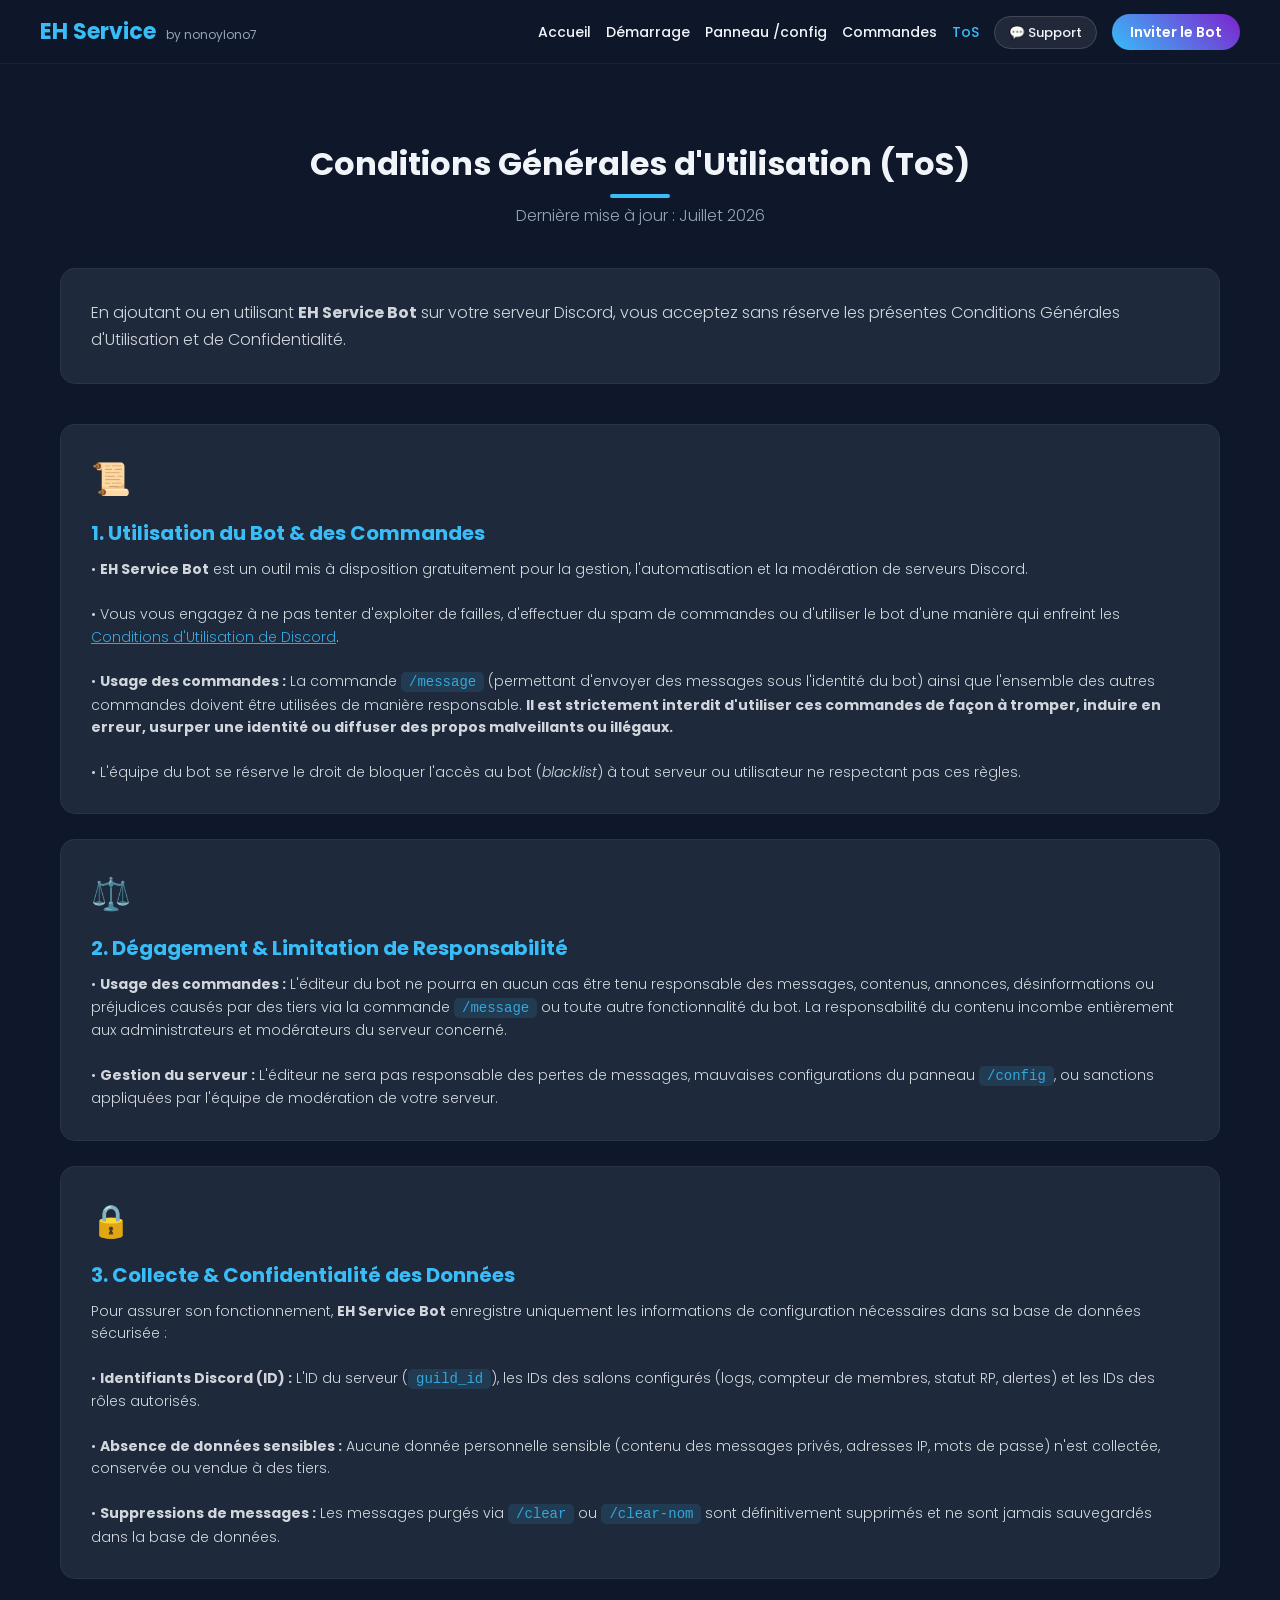
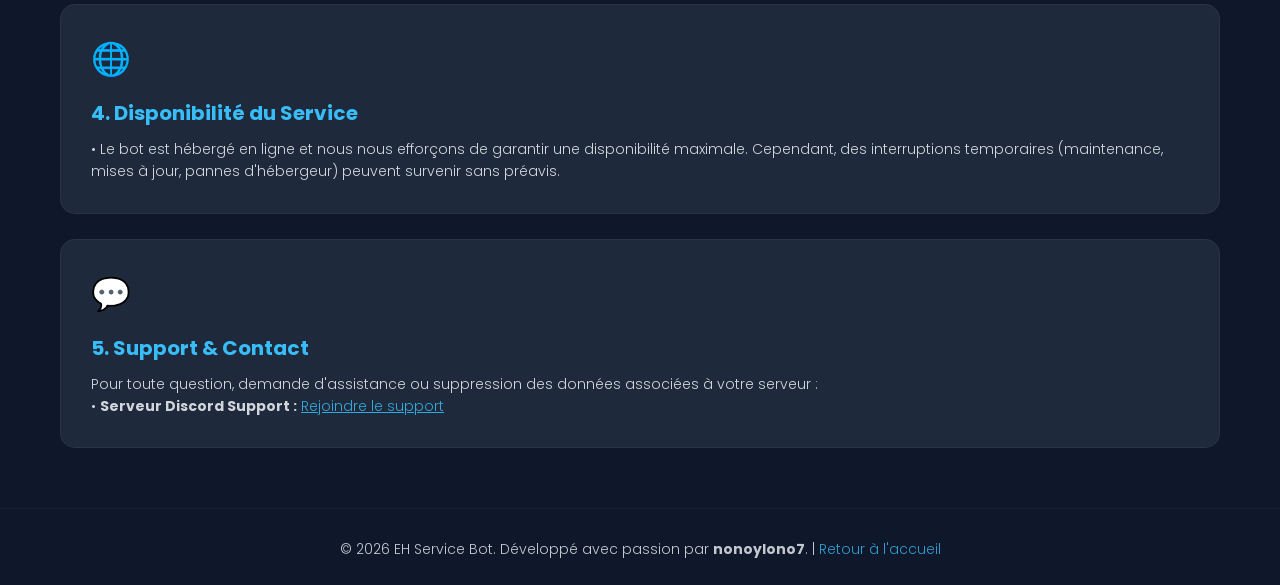
==== tos.html @ c31ddf81 "Add Terms of Service (ToS) page This file contains the Terms of Service (ToS) for the EH Service Bot" ====
<!DOCTYPE html>
<html lang="fr">
<head>
    <meta charset="UTF-8">
    <meta name="viewport" content="width=device-width, initial-scale=1.0">
    <title>Conditions d'Utilisation (ToS) | EH Service Bot</title>
    <link rel="stylesheet" href="style.css">
    <link href="https://fonts.googleapis.com/css2?family=Poppins:wght@300;400;600;700&display=swap" rel="stylesheet">
</head>
<body>

    <div class="area">
        <ul class="circles">
            <li></li><li></li><li></li><li></li><li></li>
            <li></li><li></li><li></li><li></li><li></li>
        </ul>
    </div>

    <header>
        <nav>
            <div class="logo">EH Service <span class="author-tag">by nonoylono7</span></div>
            <ul>
                <li><a href="index.html">Accueil</a></li>
                <li><a href="index.html#demarrer">Démarrage</a></li>
                <li><a href="index.html#config-details">Panneau /config</a></li>
                <li><a href="index.html#commandes">Commandes</a></li>
                <li><a href="tos.html" class="active">ToS</a></li>
                <li><a href="https://discord.gg/Er6xKN7zth" target="_blank" class="btn-support">💬 Support</a></li>
                <li><a href="https://discord.com/oauth2/authorize?client_id=1525150043508707328&permissions=8&integration_type=0&scope=applications.commands+bot" target="_blank" class="btn-invite">Inviter le Bot</a></li>
            </ul>
        </nav>
    </header>

    <section class="guide-section" style="padding-top: 140px;">
        <h2 class="section-title">Conditions Générales d'Utilisation (ToS)</h2>
        <p class="section-subtitle">Dernière mise à jour : Juillet 2026</p>

        <div class="about-card scroll-animate animate-in">
            <p>
                En ajoutant ou en utilisant <strong>EH Service Bot</strong> sur votre serveur Discord, vous acceptez sans réserve les présentes Conditions Générales d'Utilisation et de Confidentialité.
            </p>
        </div>

        <div class="config-grid" style="grid-template-columns: 1fr;">
            
            <div class="config-card scroll-animate animate-in">
                <div class="config-icon">📜</div>
                <h3>1. Utilisation du Bot & des Commandes</h3>
                <p>
                    • <strong>EH Service Bot</strong> est un outil mis à disposition gratuitement pour la gestion, l'automatisation et la modération de serveurs Discord.<br><br>
                    • Vous vous engagez à ne pas tenter d'exploiter de failles, d'effectuer du spam de commandes ou d'utiliser le bot d'une manière qui enfreint les <a href="https://discord.com/terms" target="_blank" style="color: var(--primary-color); text-decoration: underline;">Conditions d'Utilisation de Discord</a>.<br><br>
                    • <strong>Usage des commandes :</strong> La commande <code>/message</code> (permettant d'envoyer des messages sous l'identité du bot) ainsi que l'ensemble des autres commandes doivent être utilisées de manière responsable. <strong>Il est strictement interdit d'utiliser ces commandes de façon à tromper, induire en erreur, usurper une identité ou diffuser des propos malveillants ou illégaux.</strong><br><br>
                    • L'équipe du bot se réserve le droit de bloquer l'accès au bot (<em>blacklist</em>) à tout serveur ou utilisateur ne respectant pas ces règles.
                </p>
            </div>

            <div class="config-card scroll-animate animate-in">
                <div class="config-icon">⚖️</div>
                <h3>2. Dégagement & Limitation de Responsabilité</h3>
                <p>
                    • <strong>Usage des commandes :</strong> L'éditeur du bot ne pourra en aucun cas être tenu responsable des messages, contenus, annonces, désinformations ou préjudices causés par des tiers via la commande <code>/message</code> ou toute autre fonctionnalité du bot. La responsabilité du contenu incombe entièrement aux administrateurs et modérateurs du serveur concerné.<br><br>
                    • <strong>Gestion du serveur :</strong> L'éditeur ne sera pas responsable des pertes de messages, mauvaises configurations du panneau <code>/config</code>, ou sanctions appliquées par l'équipe de modération de votre serveur.
                </p>
            </div>

            <div class="config-card scroll-animate animate-in">
                <div class="config-icon">🔒</div>
                <h3>3. Collecte & Confidentialité des Données</h3>
                <p>
                    Pour assurer son fonctionnement, <strong>EH Service Bot</strong> enregistre uniquement les informations de configuration nécessaires dans sa base de données sécurisée :<br><br>
                    • <strong>Identifiants Discord (ID) :</strong> L'ID du serveur (<code>guild_id</code>), les IDs des salons configurés (logs, compteur de membres, statut RP, alertes) et les IDs des rôles autorisés.<br><br>
                    • <strong>Absence de données sensibles :</strong> Aucune donnée personnelle sensible (contenu des messages privés, adresses IP, mots de passe) n'est collectée, conservée ou vendue à des tiers.<br><br>
                    • <strong>Suppressions de messages :</strong> Les messages purgés via <code>/clear</code> ou <code>/clear-nom</code> sont définitivement supprimés et ne sont jamais sauvegardés dans la base de données.
                </p>
            </div>

            <div class="config-card scroll-animate animate-in">
                <div class="config-icon">🌐</div>
                <h3>4. Disponibilité du Service</h3>
                <p>
                    • Le bot est hébergé en ligne et nous nous efforçons de garantir une disponibilité maximale. Cependant, des interruptions temporaires (maintenance, mises à jour, pannes d'hébergeur) peuvent survenir sans préavis.
                </p>
            </div>

            <div class="config-card scroll-animate animate-in">
                <div class="config-icon">💬</div>
                <h3>5. Support & Contact</h3>
                <p>
                    Pour toute question, demande d'assistance ou suppression des données associées à votre serveur :<br>
                    • <strong>Serveur Discord Support :</strong> <a href="https://discord.gg/Er6xKN7zth" target="_blank" style="color: var(--primary-color); text-decoration: underline;">Rejoindre le support</a>
                </p>
            </div>

        </div>
    </section>

    <footer>
        <p>&copy; 2026 EH Service Bot. Développé avec passion par <strong>nonoylono7</strong>. | <a href="index.html" style="color: var(--primary-color);">Retour à l'accueil</a></p>
    </footer>

</body>
</html>
---- style.css ----
/* --- Variables & Reset --- */
:root {
    --bg-color: #0f172a;
    --text-color: #f1f5f9;
    --primary-color: #38bdf8;
    --secondary-color: #7e22ce;
    --card-bg: #1e293b;
    --card-hover: #334155;
    --font-main: 'Poppins', sans-serif;
}

* {
    margin: 0;
    padding: 0;
    box-sizing: border-box;
}

html {
    scroll-behavior: smooth;
    font-family: var(--font-main);
    background-color: var(--bg-color);
    color: var(--text-color);
    overflow-x: hidden;
}

ul { list-style: none; }
a { text-decoration: none; color: inherit; transition: 0.3s; }

code {
    background: rgba(56, 189, 248, 0.15);
    color: var(--primary-color);
    padding: 2px 8px;
    border-radius: 5px;
    font-family: monospace;
}

/* --- Fond Animé --- */
.area {
    position: fixed;
    top: 0; left: 0;
    width: 100%; height: 100%;
    z-index: -1;
}

.circles {
    position: absolute;
    top: 0; left: 0;
    width: 100%; height: 100%;
    overflow: hidden;
}

.circles li {
    position: absolute;
    display: block;
    list-style: none;
    width: 20px; height: 20px;
    background: rgba(255, 255, 255, 0.05);
    animation: animate 25s linear infinite;
    bottom: -150px;
}

.circles li:nth-child(1){ left: 25%; width: 80px; height: 80px; animation-delay: 0s; }
.circles li:nth-child(2){ left: 10%; width: 20px; height: 20px; animation-delay: 2s; animation-duration: 12s; }
.circles li:nth-child(3){ left: 70%; width: 20px; height: 20px; animation-delay: 4s; }
.circles li:nth-child(4){ left: 40%; width: 60px; height: 60px; animation-delay: 0s; animation-duration: 18s; }
.circles li:nth-child(5){ left: 65%; width: 20px; height: 20px; animation-delay: 0s; }
.circles li:nth-child(6){ left: 75%; width: 110px; height: 110px; animation-delay: 3s; }
.circles li:nth-child(7){ left: 35%; width: 150px; height: 150px; animation-delay: 7s; }
.circles li:nth-child(8){ left: 50%; width: 25px; height: 25px; animation-delay: 15s; animation-duration: 45s; }
.circles li:nth-child(9){ left: 20%; width: 15px; height: 15px; animation-delay: 2s; animation-duration: 35s; }
.circles li:nth-child(10){ left: 85%; width: 150px; height: 150px; animation-delay: 0s; animation-duration: 11s; }

@keyframes animate {
    0%{ transform: translateY(0) rotate(0deg); opacity: 1; border-radius: 0; }
    100%{ transform: translateY(-1000px) rotate(720deg); opacity: 0; border-radius: 50%; }
}

/* --- En-tête (Navbar) --- */
header {
    position: fixed;
    top: 0; left: 0;
    width: 100%;
    padding: 15px 30px;
    background: rgba(15, 23, 42, 0.95);
    backdrop-filter: blur(10px);
    z-index: 100;
    border-bottom: 1px solid rgba(255, 255, 255, 0.05);
}

nav {
    display: flex;
    justify-content: space-between;
    align-items: center;
    max-width: 1200px;
    margin: 0 auto;
}

.logo {
    font-size: 22px;
    font-weight: 700;
    color: var(--primary-color);
}

.author-tag {
    font-size: 12px;
    color: #94a3b8;
    font-weight: 400;
    margin-left: 5px;
}

nav ul {
    display: flex;
    gap: 15px;
    align-items: center;
}

nav ul a {
    font-size: 14px;
    font-weight: 500;
}

nav ul a:hover, nav ul a.active {
    color: var(--primary-color);
}

.btn-support {
    padding: 6px 14px;
    background: rgba(255, 255, 255, 0.08);
    border: 1px solid rgba(255, 255, 255, 0.15);
    border-radius: 50px;
    font-size: 13px !important;
}

.btn-support:hover {
    background: rgba(255, 255, 255, 0.2);
}

.btn-invite {
    padding: 8px 18px;
    background: linear-gradient(45deg, var(--primary-color), var(--secondary-color));
    border-radius: 50px;
    font-weight: 600;
    color: white !important;
}

.btn-invite:hover {
    transform: scale(1.05);
    box-shadow: 0 0 15px rgba(56, 189, 248, 0.5);
}

/* --- Section Héro & Version Badge --- */
.hero {
    min-height: 80vh;
    display: flex;
    justify-content: center;
    align-items: center;
    text-align: center;
    padding: 130px 20px 60px 20px;
}

.version-badge {
    display: inline-flex;
    align-items: center;
    gap: 10px;
    background: rgba(30, 41, 59, 0.8);
    border: 1px solid rgba(56, 189, 248, 0.3);
    padding: 6px 16px;
    border-radius: 50px;
    margin-bottom: 25px;
    font-size: 13px;
}

.v-tag {
    color: var(--primary-color);
    font-weight: 600;
}

.v-date {
    color: #94a3b8;
    border-left: 1px solid rgba(255, 255, 255, 0.1);
    padding-left: 10px;
}

.hero-content h1 {
    font-size: 42px;
    font-weight: 700;
    line-height: 1.2;
    margin-bottom: 20px;
}

.highlight {
    background: linear-gradient(45deg, var(--primary-color), var(--secondary-color));
    -webkit-background-clip: text;
    -webkit-text-fill-color: transparent;
}

.hero-content p {
    font-size: 18px;
    font-weight: 300;
    max-width: 650px;
    margin: 0 auto 30px auto;
    opacity: 0.85;
}

.hero-buttons {
    display: flex;
    gap: 15px;
    justify-content: center;
    flex-wrap: wrap;
}

.btn-main {
    padding: 12px 30px;
    background: linear-gradient(45deg, var(--secondary-color), var(--primary-color));
    border-radius: 50px;
    font-weight: 600;
    font-size: 16px;
    color: white;
}

.btn-main:hover {
    box-shadow: 0 0 20px rgba(126, 34, 206, 0.6);
    transform: translateY(-2px);
}

.btn-secondary {
    padding: 12px 30px;
    background: rgba(255, 255, 255, 0.05);
    border: 1px solid rgba(255, 255, 255, 0.1);
    border-radius: 50px;
    font-weight: 600;
    font-size: 16px;
    color: white;
}

.btn-secondary:hover {
    background: rgba(255, 255, 255, 0.15);
    transform: translateY(-2px);
}

/* --- Section Guide --- */
.guide-section {
    padding: 60px 20px;
    max-width: 1200px;
    margin: 0 auto;
}

.about-card {
    background: var(--card-bg);
    padding: 30px;
    border-radius: 15px;
    border: 1px solid rgba(255, 255, 255, 0.05);
    margin-bottom: 40px;
}

.about-card h3 {
    font-size: 22px;
    color: var(--primary-color);
    margin-bottom: 15px;
}

.about-card p {
    line-height: 1.7;
    opacity: 0.85;
    font-weight: 300;
}

.steps-grid {
    display: grid;
    grid-template-columns: repeat(auto-fit, minmax(240px, 1fr));
    gap: 20px;
}

.step-card {
    background: var(--card-bg);
    padding: 25px;
    border-radius: 15px;
    border: 1px solid rgba(255, 255, 255, 0.05);
    transition: 0.3s;
}

.step-card:hover {
    transform: translateY(-5px);
    border-color: rgba(56, 189, 248, 0.3);
}

.step-number {
    width: 40px; height: 40px;
    background: linear-gradient(45deg, var(--primary-color), var(--secondary-color));
    border-radius: 50%;
    display: flex;
    justify-content: center;
    align-items: center;
    font-weight: 700;
    margin-bottom: 15px;
}

.step-card h4 { font-size: 18px; margin-bottom: 10px; }
.step-card p { font-size: 14px; opacity: 0.8; line-height: 1.5; font-weight: 300; }

/* --- Section Configuration Details --- */
.section-subtitle {
    text-align: center;
    color: #94a3b8;
    margin-top: -35px;
    margin-bottom: 40px;
    font-weight: 300;
}

.config-grid {
    display: grid;
    grid-template-columns: repeat(auto-fit, minmax(280px, 1fr));
    gap: 25px;
}

.config-card {
    background: var(--card-bg);
    padding: 30px;
    border-radius: 15px;
    border: 1px solid rgba(255, 255, 255, 0.05);
    transition: 0.3s;
}

.config-card:hover {
    transform: translateY(-5px);
    border-color: rgba(56, 189, 248, 0.4);
    box-shadow: 0 10px 20px rgba(0, 0, 0, 0.2);
}

.config-icon {
    font-size: 32px;
    margin-bottom: 15px;
}

.config-card h3 {
    font-size: 20px;
    margin-bottom: 10px;
    color: var(--primary-color);
}

.config-card p {
    font-size: 14px;
    line-height: 1.6;
    opacity: 0.85;
    font-weight: 300;
}

/* --- Section Commandes --- */
.commands {
    padding: 60px 20px 100px 20px;
    max-width: 1200px;
    margin: 0 auto;
}

.section-title {
    text-align: center;
    font-size: 32px;
    font-weight: 700;
    margin-bottom: 50px;
    position: relative;
}

.section-title::after {
    content: '';
    position: absolute;
    bottom: -10px; left: 50%;
    transform: translateX(-50%);
    width: 60px; height: 4px;
    background: var(--primary-color);
    border-radius: 2px;
}

.commands-grid {
    display: grid;
    grid-template-columns: repeat(auto-fill, minmax(320px, 1fr));
    gap: 25px;
}

.command-card {
    background-color: var(--card-bg);
    padding: 25px;
    border-radius: 15px;
    border: 1px solid rgba(255, 255, 255, 0.05);
    transition: 0.3s;
    display: flex;
    flex-direction: column;
    justify-content: space-between;
}

.command-card:hover {
    background-color: var(--card-hover);
    transform: translateY(-5px);
    border-color: rgba(56, 189, 248, 0.3);
}

.command-header {
    display: flex;
    align-items: flex-start;
    flex-wrap: wrap;
    margin-bottom: 12px;
}

.command-slash {
    color: var(--primary-color);
    font-weight: 700;
    font-size: 20px;
    margin-right: 2px;
}

.command-header h3 { font-size: 18px; font-weight: 600; line-height: 1.3; }
.arg { color: #94a3b8; font-weight: 400; font-size: 13px; }

.command-card p {
    font-weight: 300;
    font-size: 14px;
    opacity: 0.8;
    line-height: 1.6;
    margin-bottom: 20px;
}

.command-footer {
    margin-top: auto;
}

.perm {
    font-size: 11px;
    font-weight: 600;
    padding: 4px 10px;
    border-radius: 50px;
    text-transform: uppercase;
    display: inline-block;
}

.perm-all { background-color: rgba(56, 189, 248, 0.15); color: var(--primary-color); }
.perm-mod { background-color: rgba(126, 34, 206, 0.15); color: #c084fc; }
.perm-admin { background-color: rgba(239, 68, 68, 0.15); color: #ef4444; }

/* --- Pied de page --- */
footer {
    text-align: center;
    padding: 30px;
    border-top: 1px solid rgba(255, 255, 255, 0.05);
    opacity: 0.8;
    font-weight: 300;
    font-size: 14px;
}

/* --- Animations --- */
.animate-pop-in {
    opacity: 0;
    transform: translateY(20px);
    animation: popIn 0.8s ease forwards;
}

.delay-1 { animation-delay: 0.2s; }
.delay-2 { animation-delay: 0.4s; }

@keyframes popIn {
    to { opacity: 1; transform: translateY(0); }
}

.scroll-animate {
    opacity: 0;
    transform: translateY(20px);
    transition: 0.6s ease;
}

.scroll-animate.animate-in {
    opacity: 1;
    transform: translateY(0);
}

/* --- Responsive Mobile --- */
@media (max-width: 768px) {
    header { padding: 12px 15px; }
    nav { flex-direction: column; gap: 12px; }
    nav ul { gap: 10px; flex-wrap: wrap; justify-content: center; }
    nav ul a { font-size: 12px; }
    .hero { padding-top: 180px; }
    .hero-content h1 { font-size: 28px; }
    .hero-content p { font-size: 15px; }
    .version-badge { font-size: 11px; padding: 4px 12px; }
}
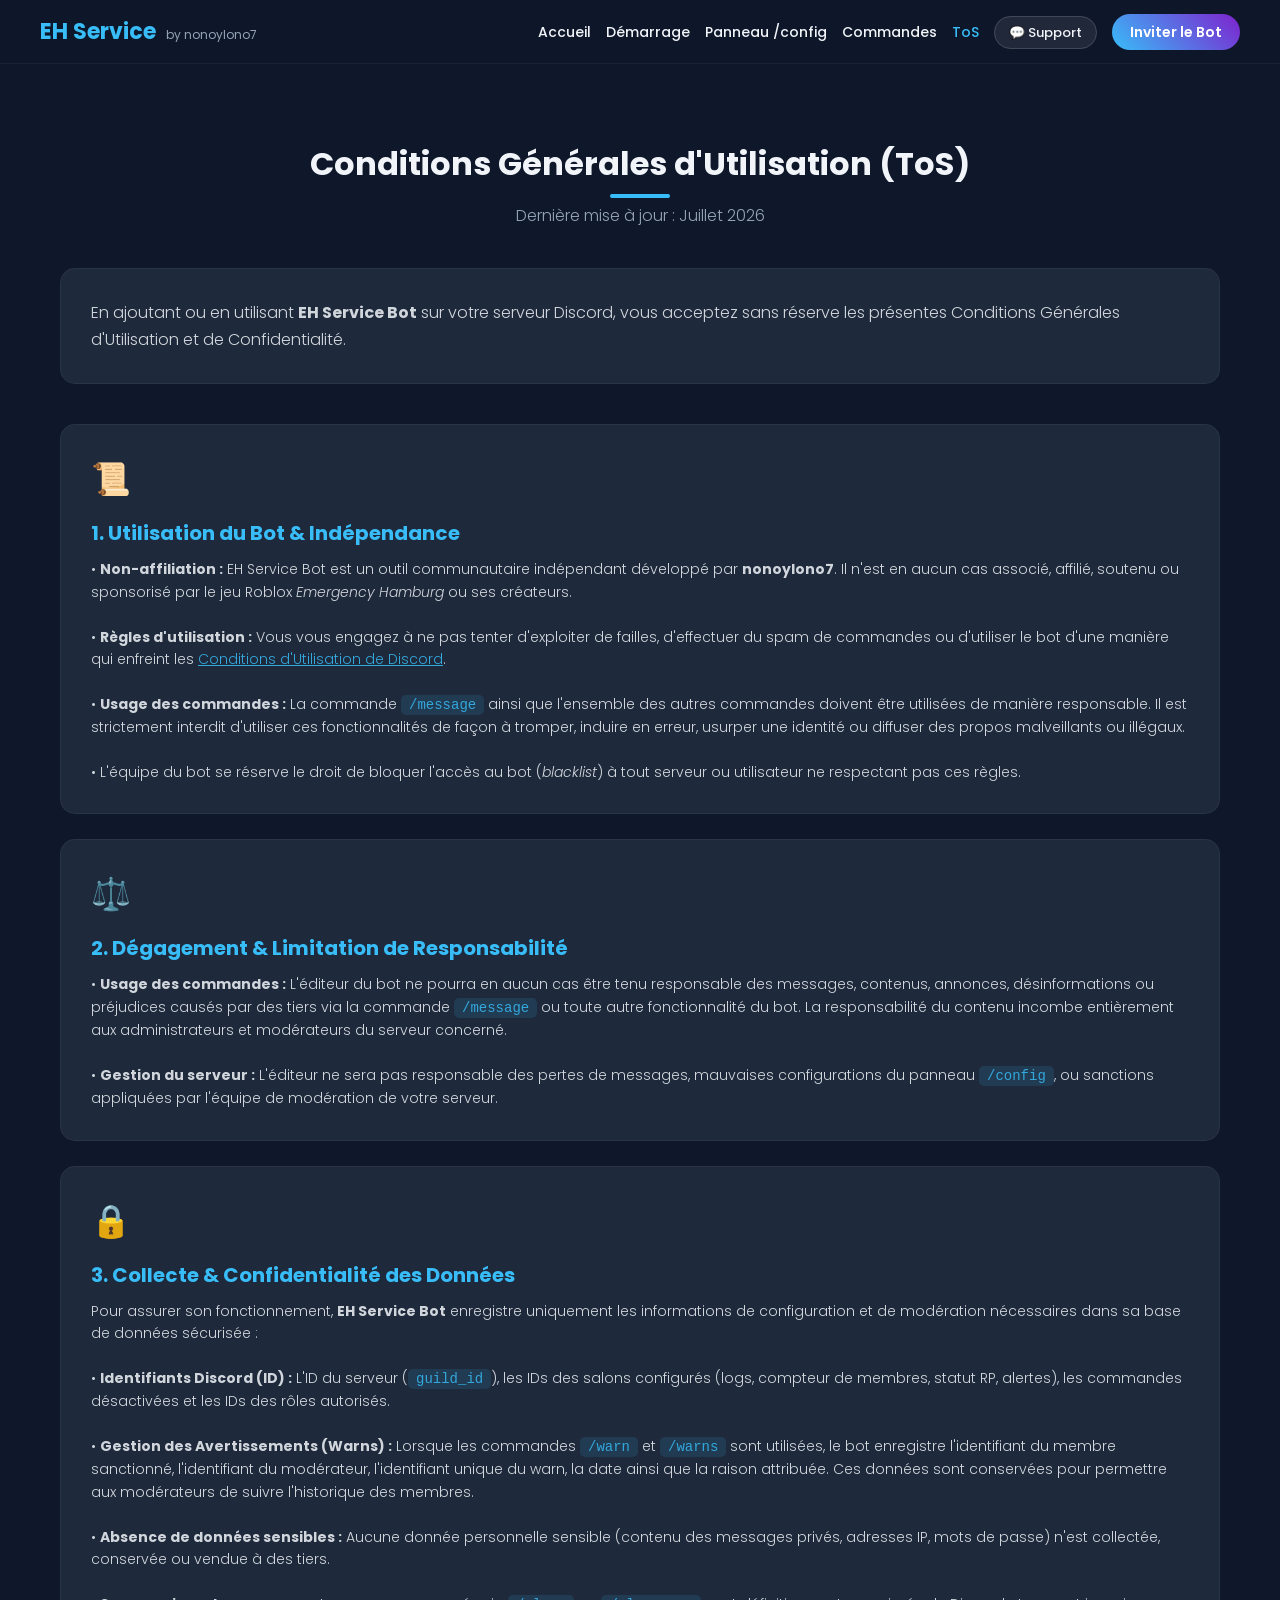
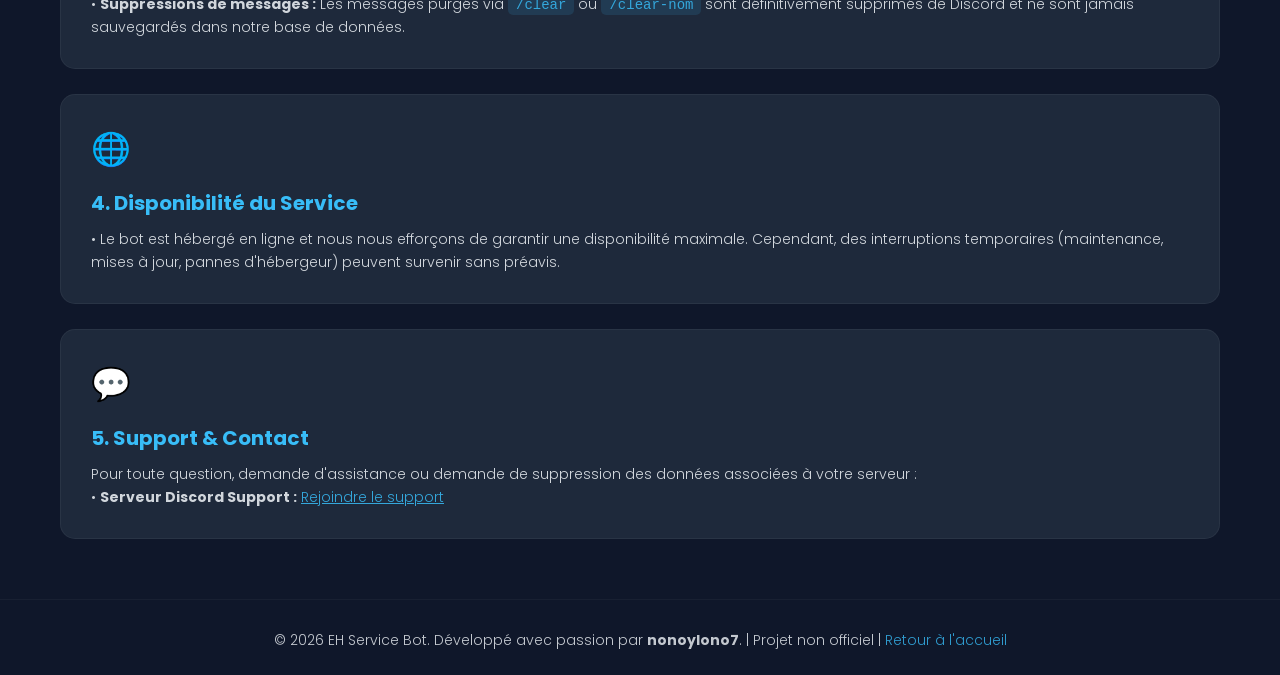
==== commit 1650fcd7: "Revise Terms of Service content for clarity Updated section titles and descriptions for clarity and " ====
--- a/tos.html
+++ b/tos.html
@@ -45,11 +45,11 @@
             
             <div class="config-card scroll-animate animate-in">
                 <div class="config-icon">📜</div>
-                <h3>1. Utilisation du Bot & des Commandes</h3>
+                <h3>1. Utilisation du Bot & Indépendance</h3>
                 <p>
-                    • <strong>EH Service Bot</strong> est un outil mis à disposition gratuitement pour la gestion, l'automatisation et la modération de serveurs Discord.<br><br>
-                    • Vous vous engagez à ne pas tenter d'exploiter de failles, d'effectuer du spam de commandes ou d'utiliser le bot d'une manière qui enfreint les <a href="https://discord.com/terms" target="_blank" style="color: var(--primary-color); text-decoration: underline;">Conditions d'Utilisation de Discord</a>.<br><br>
-                    • <strong>Usage des commandes :</strong> La commande <code>/message</code> (permettant d'envoyer des messages sous l'identité du bot) ainsi que l'ensemble des autres commandes doivent être utilisées de manière responsable. <strong>Il est strictement interdit d'utiliser ces commandes de façon à tromper, induire en erreur, usurper une identité ou diffuser des propos malveillants ou illégaux.</strong><br><br>
+                    • <strong>Non-affiliation :</strong> EH Service Bot est un outil communautaire indépendant développé par <strong>nonoylono7</strong>. Il n'est en aucun cas associé, affilié, soutenu ou sponsorisé par le jeu Roblox <em>Emergency Hamburg</em> ou ses créateurs.<br><br>
+                    • <strong>Règles d'utilisation :</strong> Vous vous engagez à ne pas tenter d'exploiter de failles, d'effectuer du spam de commandes ou d'utiliser le bot d'une manière qui enfreint les <a href="https://discord.com/terms" target="_blank" style="color: var(--primary-color); text-decoration: underline;">Conditions d'Utilisation de Discord</a>.<br><br>
+                    • <strong>Usage des commandes :</strong> La commande <code>/message</code> ainsi que l'ensemble des autres commandes doivent être utilisées de manière responsable. Il est strictement interdit d'utiliser ces fonctionnalités de façon à tromper, induire en erreur, usurper une identité ou diffuser des propos malveillants ou illégaux.<br><br>
                     • L'équipe du bot se réserve le droit de bloquer l'accès au bot (<em>blacklist</em>) à tout serveur ou utilisateur ne respectant pas ces règles.
                 </p>
             </div>
@@ -67,10 +67,11 @@
                 <div class="config-icon">🔒</div>
                 <h3>3. Collecte & Confidentialité des Données</h3>
                 <p>
-                    Pour assurer son fonctionnement, <strong>EH Service Bot</strong> enregistre uniquement les informations de configuration nécessaires dans sa base de données sécurisée :<br><br>
-                    • <strong>Identifiants Discord (ID) :</strong> L'ID du serveur (<code>guild_id</code>), les IDs des salons configurés (logs, compteur de membres, statut RP, alertes) et les IDs des rôles autorisés.<br><br>
+                    Pour assurer son fonctionnement, <strong>EH Service Bot</strong> enregistre uniquement les informations de configuration et de modération nécessaires dans sa base de données sécurisée :<br><br>
+                    • <strong>Identifiants Discord (ID) :</strong> L'ID du serveur (<code>guild_id</code>), les IDs des salons configurés (logs, compteur de membres, statut RP, alertes), les commandes désactivées et les IDs des rôles autorisés.<br><br>
+                    • <strong>Gestion des Avertissements (Warns) :</strong> Lorsque les commandes <code>/warn</code> et <code>/warns</code> sont utilisées, le bot enregistre l'identifiant du membre sanctionné, l'identifiant du modérateur, l'identifiant unique du warn, la date ainsi que la raison attribuée. Ces données sont conservées pour permettre aux modérateurs de suivre l'historique des membres.<br><br>
                     • <strong>Absence de données sensibles :</strong> Aucune donnée personnelle sensible (contenu des messages privés, adresses IP, mots de passe) n'est collectée, conservée ou vendue à des tiers.<br><br>
-                    • <strong>Suppressions de messages :</strong> Les messages purgés via <code>/clear</code> ou <code>/clear-nom</code> sont définitivement supprimés et ne sont jamais sauvegardés dans la base de données.
+                    • <strong>Suppressions de messages :</strong> Les messages purgés via <code>/clear</code> ou <code>/clear-nom</code> sont définitivement supprimés de Discord et ne sont jamais sauvegardés dans notre base de données.
                 </p>
             </div>
 
@@ -86,7 +87,7 @@
                 <div class="config-icon">💬</div>
                 <h3>5. Support & Contact</h3>
                 <p>
-                    Pour toute question, demande d'assistance ou suppression des données associées à votre serveur :<br>
+                    Pour toute question, demande d'assistance ou demande de suppression des données associées à votre serveur :<br>
                     • <strong>Serveur Discord Support :</strong> <a href="https://discord.gg/Er6xKN7zth" target="_blank" style="color: var(--primary-color); text-decoration: underline;">Rejoindre le support</a>
                 </p>
             </div>
@@ -95,7 +96,7 @@
     </section>
 
     <footer>
-        <p>&copy; 2026 EH Service Bot. Développé avec passion par <strong>nonoylono7</strong>. | <a href="index.html" style="color: var(--primary-color);">Retour à l'accueil</a></p>
+        <p>&copy; 2026 EH Service Bot. Développé avec passion par <strong>nonoylono7</strong>. | Projet non officiel | <a href="index.html" style="color: var(--primary-color);">Retour à l'accueil</a></p>
     </footer>
 
 </body>
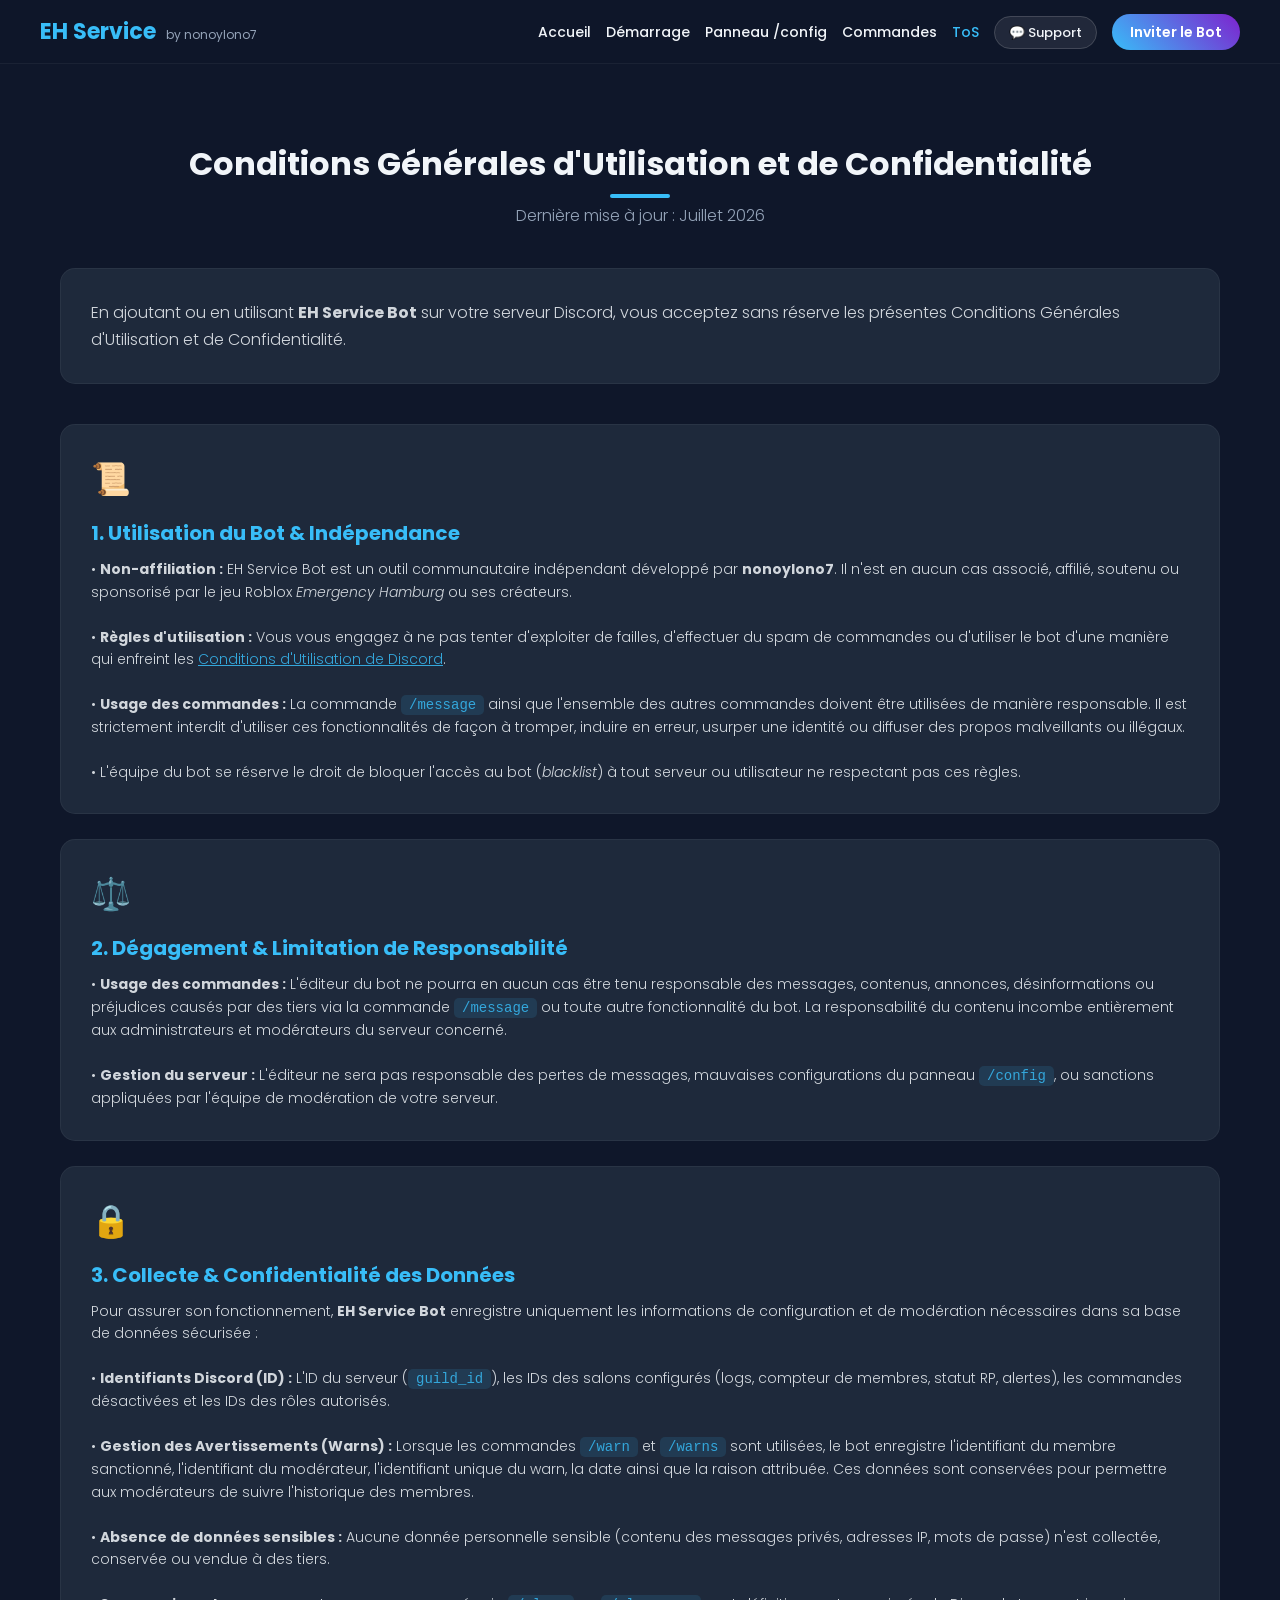
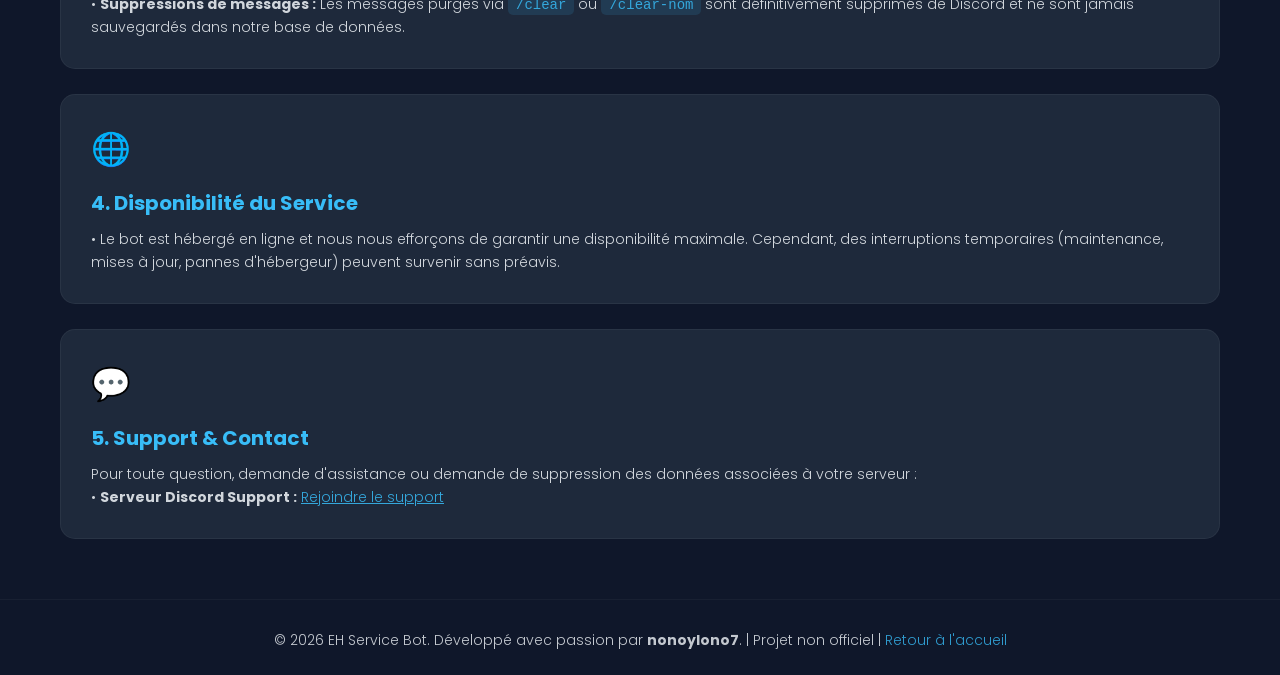
==== commit ed4ba92e: "Update ToS title to include privacy terms" ====
--- a/tos.html
+++ b/tos.html
@@ -3,7 +3,7 @@
 <head>
     <meta charset="UTF-8">
     <meta name="viewport" content="width=device-width, initial-scale=1.0">
-    <title>Conditions d'Utilisation (ToS) | EH Service Bot</title>
+    <title>Conditions d'Utilisation et Confidentialité | EH Service Bot</title>
     <link rel="stylesheet" href="style.css">
     <link href="https://fonts.googleapis.com/css2?family=Poppins:wght@300;400;600;700&display=swap" rel="stylesheet">
 </head>
@@ -32,7 +32,7 @@
     </header>
 
     <section class="guide-section" style="padding-top: 140px;">
-        <h2 class="section-title">Conditions Générales d'Utilisation (ToS)</h2>
+        <h2 class="section-title">Conditions Générales d'Utilisation et de Confidentialité</h2>
         <p class="section-subtitle">Dernière mise à jour : Juillet 2026</p>
 
         <div class="about-card scroll-animate animate-in">
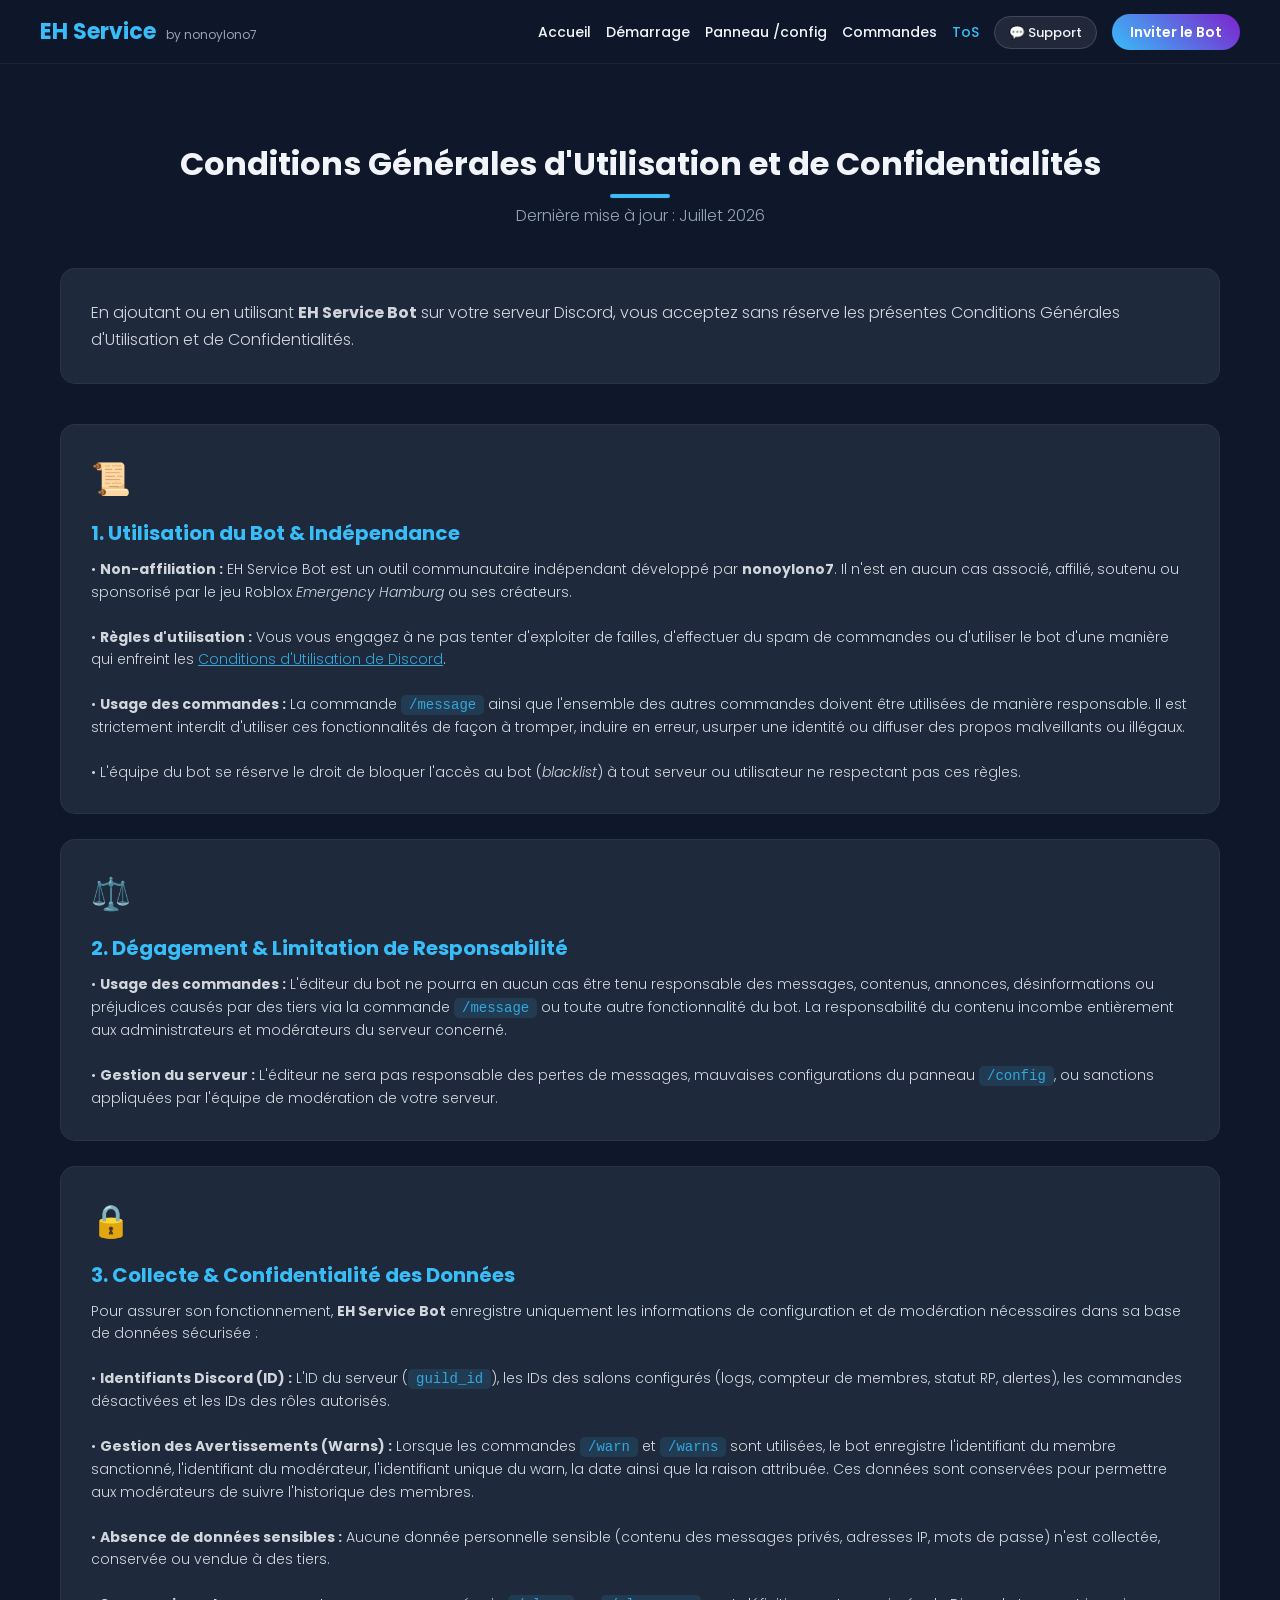
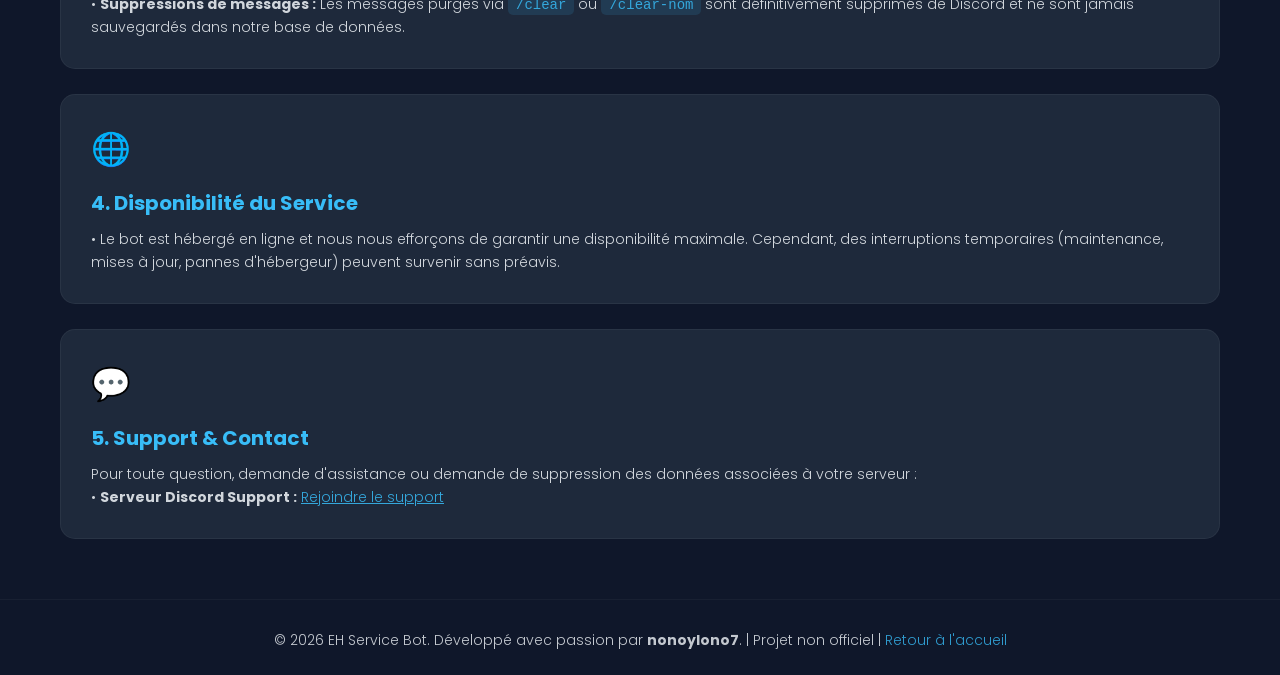
==== commit e897dc86: "Fix typo in title and section headers" ====
--- a/tos.html
+++ b/tos.html
@@ -3,7 +3,7 @@
 <head>
     <meta charset="UTF-8">
     <meta name="viewport" content="width=device-width, initial-scale=1.0">
-    <title>Conditions d'Utilisation et Confidentialité | EH Service Bot</title>
+    <title>Conditions d'Utilisation et Confidentialités | EH Service Bot</title>
     <link rel="stylesheet" href="style.css">
     <link href="https://fonts.googleapis.com/css2?family=Poppins:wght@300;400;600;700&display=swap" rel="stylesheet">
 </head>
@@ -32,12 +32,12 @@
     </header>
 
     <section class="guide-section" style="padding-top: 140px;">
-        <h2 class="section-title">Conditions Générales d'Utilisation et de Confidentialité</h2>
+        <h2 class="section-title">Conditions Générales d'Utilisation et de Confidentialités</h2>
         <p class="section-subtitle">Dernière mise à jour : Juillet 2026</p>
 
         <div class="about-card scroll-animate animate-in">
             <p>
-                En ajoutant ou en utilisant <strong>EH Service Bot</strong> sur votre serveur Discord, vous acceptez sans réserve les présentes Conditions Générales d'Utilisation et de Confidentialité.
+                En ajoutant ou en utilisant <strong>EH Service Bot</strong> sur votre serveur Discord, vous acceptez sans réserve les présentes Conditions Générales d'Utilisation et de Confidentialités.
             </p>
         </div>
 
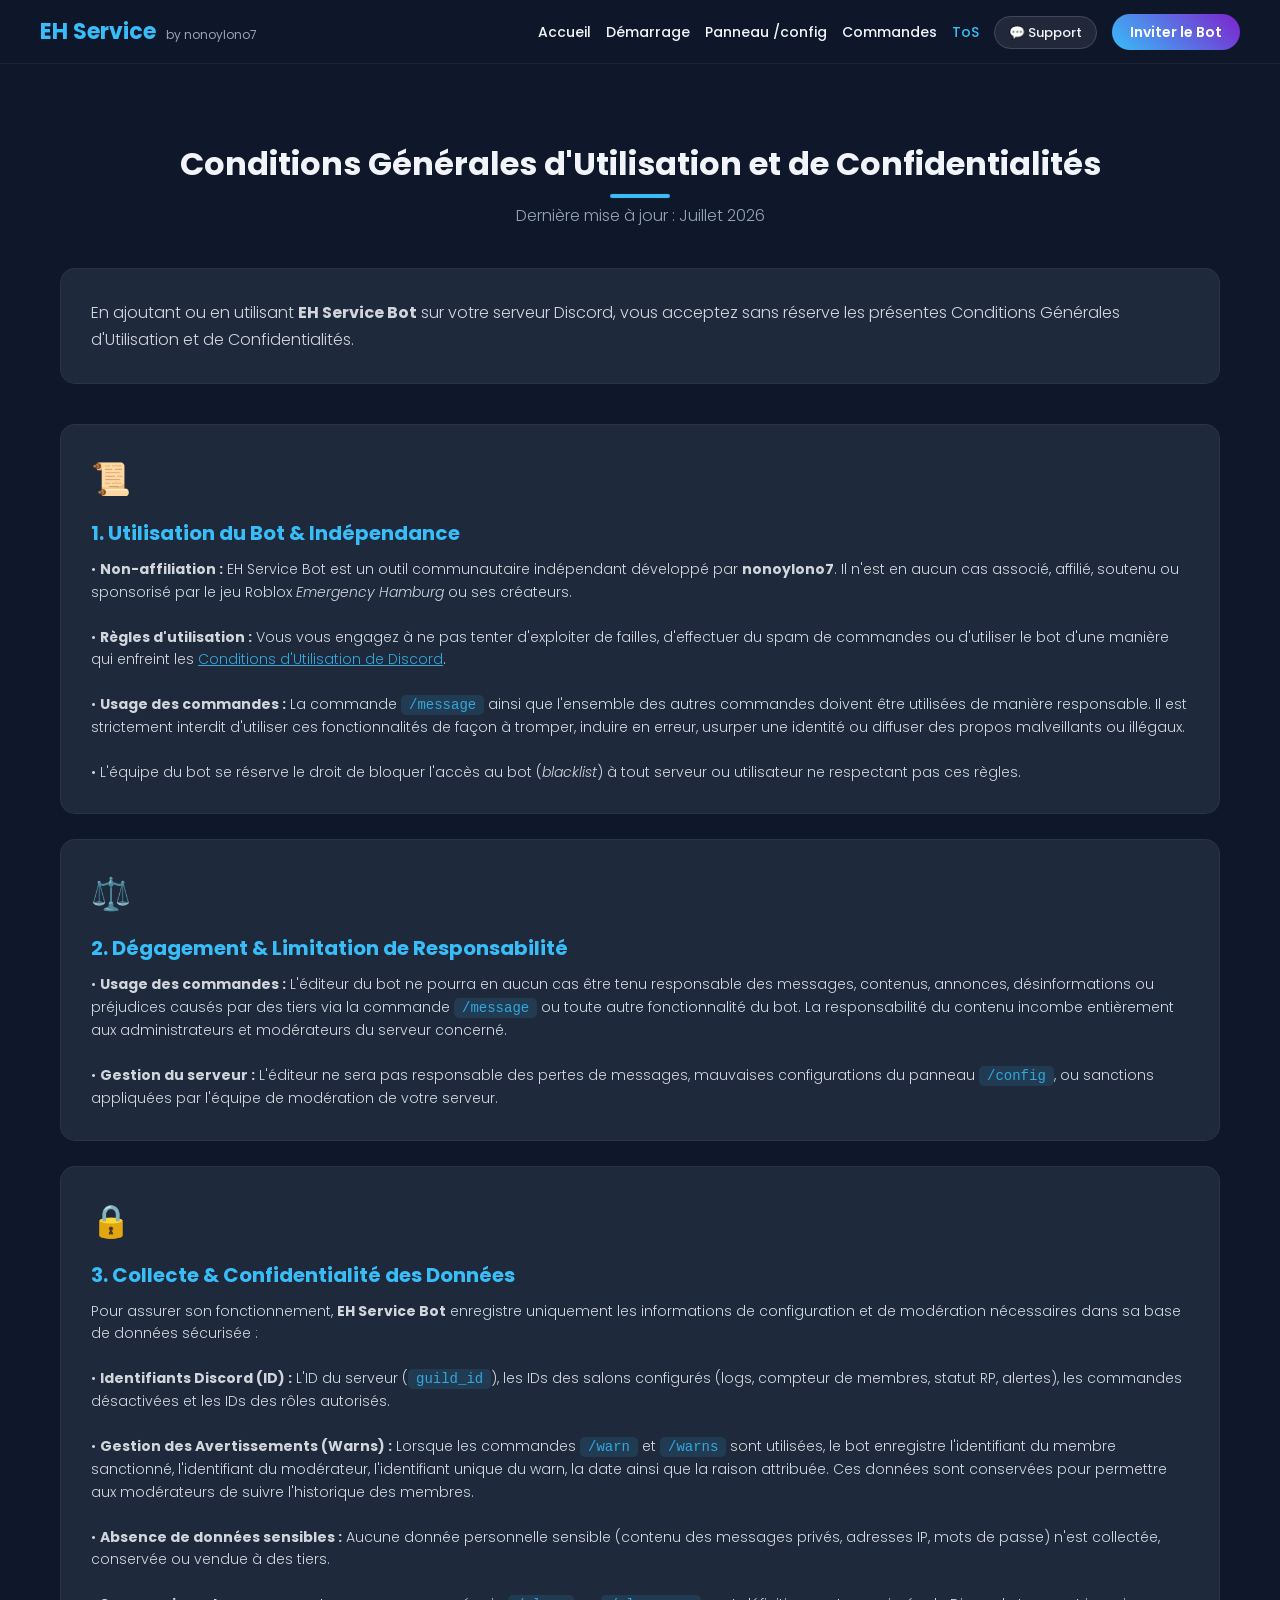
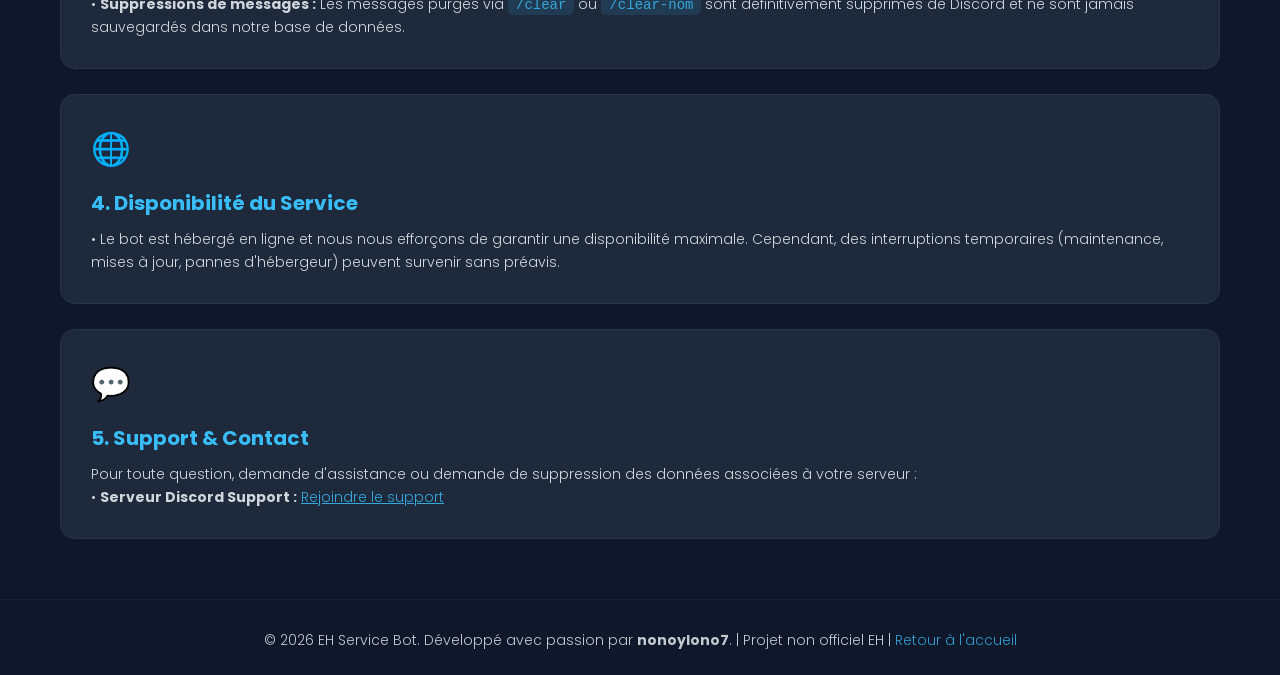
==== commit 4a62785b: "Update footer text for project description" ====
--- a/tos.html
+++ b/tos.html
@@ -96,7 +96,7 @@
     </section>
 
     <footer>
-        <p>&copy; 2026 EH Service Bot. Développé avec passion par <strong>nonoylono7</strong>. | Projet non officiel | <a href="index.html" style="color: var(--primary-color);">Retour à l'accueil</a></p>
+        <p>&copy; 2026 EH Service Bot. Développé avec passion par <strong>nonoylono7</strong>. | Projet non officiel EH | <a href="index.html" style="color: var(--primary-color);">Retour à l'accueil</a></p>
     </footer>
 
 </body>
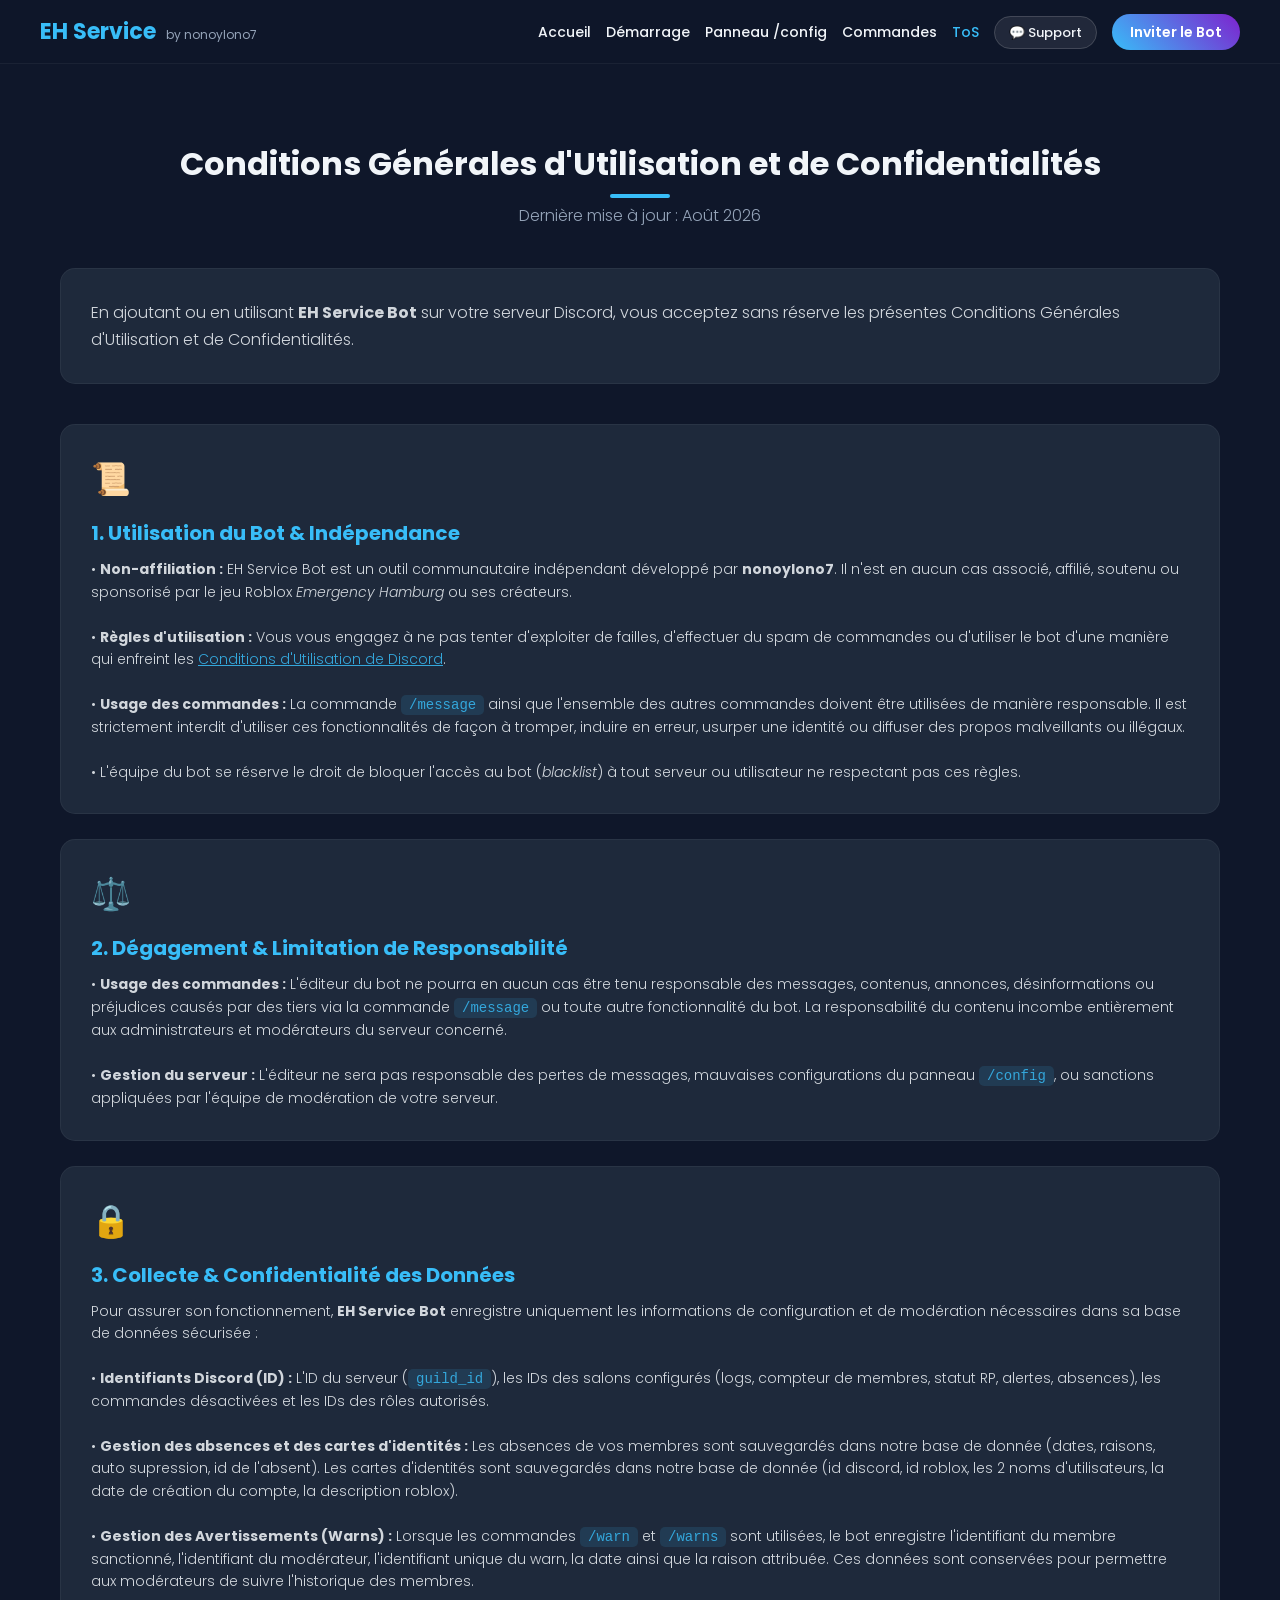
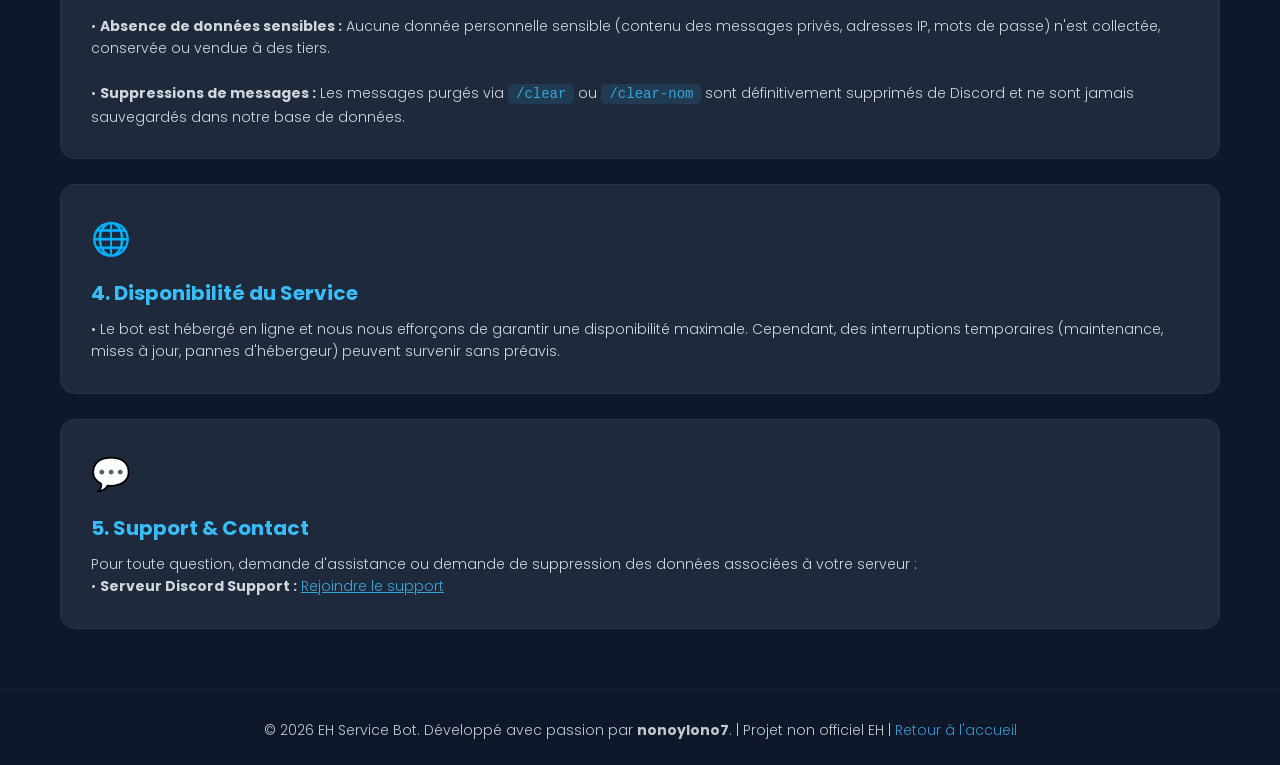
==== commit e4976659: "Revise update date and enhance data collection details Updated the last modified date and added deta" ====
--- a/tos.html
+++ b/tos.html
@@ -33,7 +33,7 @@
 
     <section class="guide-section" style="padding-top: 140px;">
         <h2 class="section-title">Conditions Générales d'Utilisation et de Confidentialités</h2>
-        <p class="section-subtitle">Dernière mise à jour : Juillet 2026</p>
+        <p class="section-subtitle">Dernière mise à jour : Août 2026</p>
 
         <div class="about-card scroll-animate animate-in">
             <p>
@@ -68,7 +68,8 @@
                 <h3>3. Collecte & Confidentialité des Données</h3>
                 <p>
                     Pour assurer son fonctionnement, <strong>EH Service Bot</strong> enregistre uniquement les informations de configuration et de modération nécessaires dans sa base de données sécurisée :<br><br>
-                    • <strong>Identifiants Discord (ID) :</strong> L'ID du serveur (<code>guild_id</code>), les IDs des salons configurés (logs, compteur de membres, statut RP, alertes), les commandes désactivées et les IDs des rôles autorisés.<br><br>
+                    • <strong>Identifiants Discord (ID) :</strong> L'ID du serveur (<code>guild_id</code>), les IDs des salons configurés (logs, compteur de membres, statut RP, alertes, absences), les commandes désactivées et les IDs des rôles autorisés.<br><br>
+                    • <strong>Gestion des absences et des cartes d'identités :</strong> Les absences de vos membres sont sauvegardés dans notre base de donnée (dates, raisons, auto supression, id de l'absent). Les cartes d'identités sont sauvegardés dans notre base de donnée (id discord, id roblox, les 2 noms d'utilisateurs, la date de création du compte, la description roblox). <br><br>
                     • <strong>Gestion des Avertissements (Warns) :</strong> Lorsque les commandes <code>/warn</code> et <code>/warns</code> sont utilisées, le bot enregistre l'identifiant du membre sanctionné, l'identifiant du modérateur, l'identifiant unique du warn, la date ainsi que la raison attribuée. Ces données sont conservées pour permettre aux modérateurs de suivre l'historique des membres.<br><br>
                     • <strong>Absence de données sensibles :</strong> Aucune donnée personnelle sensible (contenu des messages privés, adresses IP, mots de passe) n'est collectée, conservée ou vendue à des tiers.<br><br>
                     • <strong>Suppressions de messages :</strong> Les messages purgés via <code>/clear</code> ou <code>/clear-nom</code> sont définitivement supprimés de Discord et ne sont jamais sauvegardés dans notre base de données.
